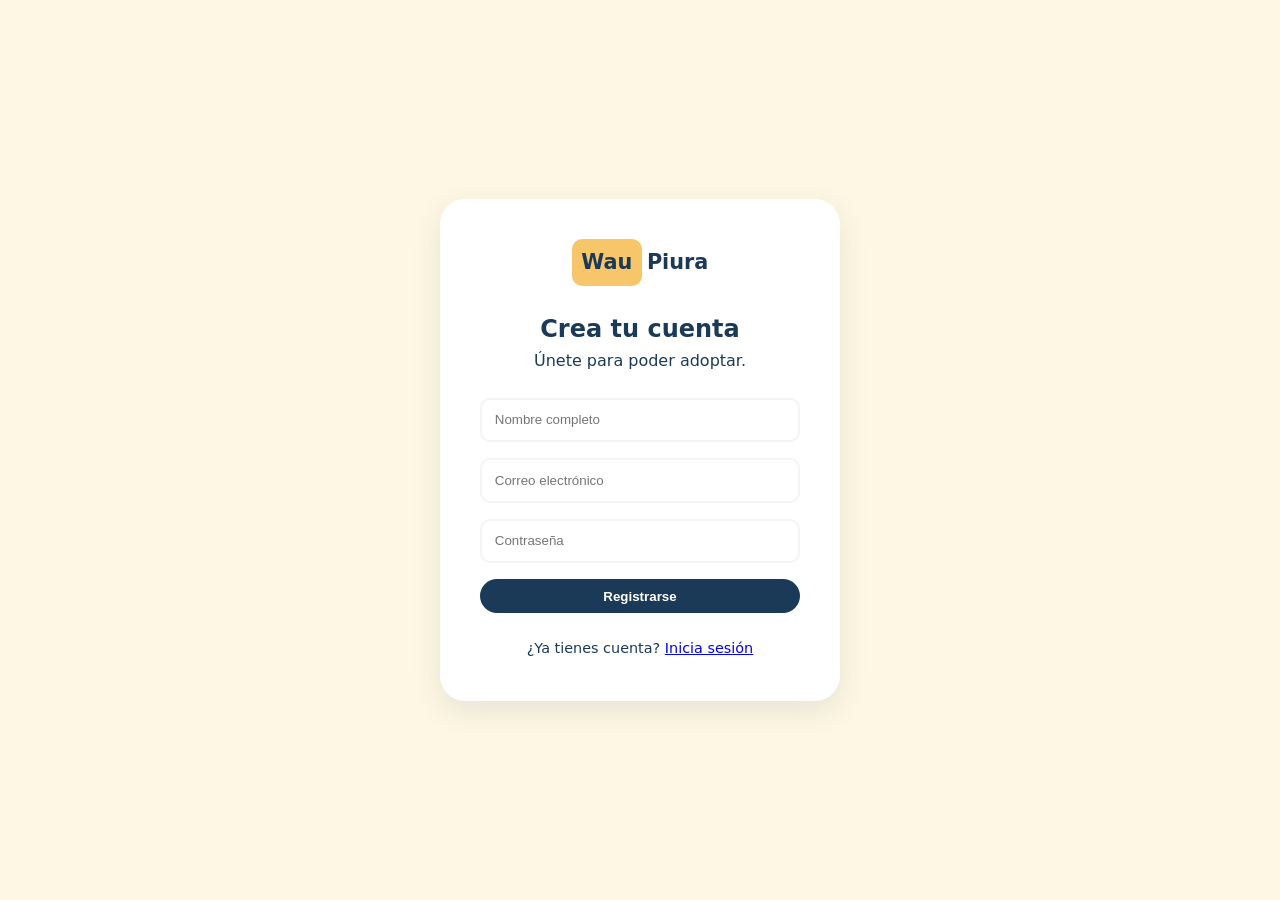
==== registro.html @ 747a6b2c "Add files via upload" ====
<!DOCTYPE html>
<html lang="es">
<head>
  <meta charset="UTF-8">
  <meta name="viewport" content="width=device-width, initial-scale=1.0">
  <title>Registro | WauPiura</title>
  <link rel="stylesheet" href="style.css">
</head>
<body class="auth-body">
  <div class="auth-card">
    <a href="index.html" class="logo" style="justify-content: center; margin-bottom: 1.5rem;"><span>Wau</span>Piura</a>
    <h2>Crea tu cuenta</h2>
    <p>Únete para poder adoptar.</p>
    <form class="auth-form">
      <input type="text" placeholder="Nombre completo" class="auth-input" required>
      <input type="email" placeholder="Correo electrónico" class="auth-input" required>
      <input type="password" placeholder="Contraseña" class="auth-input" required>
      <button type="submit" class="btn-register">Registrarse</button>
    </form>
    <p style="margin-top: 1.5rem; font-size: 0.9rem;">
      ¿Ya tienes cuenta? <a href="iniciar-sesion.html">Inicia sesión</a>
    </p>
  </div>
</body>
</html>
---- style.css ----
:root {
  --amarillo-suave: #F8C66A;
  --verde-menta-oscuro: #77C9A7;
  --azul-oscuro: #1B3A58;
  --gris-claro: #F4F4F6;
  --blanco: #FFFFFF;
  --sombra: 0 10px 30px rgba(27, 58, 88, 0.1);
}

* { box-sizing: border-box; margin: 0; padding: 0; }

body {
  font-family: 'Inter', system-ui, sans-serif;
  color: var(--azul-oscuro);
  line-height: 1.6;
  background-color: #F7FAFC;
}

.container { width: min(1200px, 90%); margin: 0 auto; }

/* --- NAVBAR --- */
header {
  padding: 1rem 0;
  background: white;
  position: sticky;
  top: 0;
  z-index: 100;
  box-shadow: 0 2px 10px rgba(0,0,0,0.05);
}

.navbar, .nav-left { display: flex; align-items: center; justify-content: space-between; }
.nav-left { gap: 2rem; }

.logo { font-weight: 800; font-size: 1.3rem; text-decoration: none; color: var(--azul-oscuro); display: flex; align-items: center; }
.logo span { background: var(--amarillo-suave); padding: 0.4rem 0.6rem; border-radius: 10px; margin-right: 5px; }

nav { display: flex; gap: 3rem; }
nav a { text-decoration: none; color: var(--azul-oscuro); font-weight: 600; transition: color 0.2s; }
nav a:hover { color: var(--verde-menta-oscuro); }

.nav-auth { display: flex; gap: 1rem; }
.btn-login { text-decoration: none; color: var(--azul-oscuro); font-weight: 700; padding: 0.6rem; }
.btn-register { 
  text-decoration: none; 
  background: var(--azul-oscuro); 
  color: white; 
  padding: 0.6rem 1.2rem; 
  border-radius: 50px; 
  font-weight: 700;
  border: none;
}

/* --- HERO & CAROUSEL --- */
.hero-carousel { background: linear-gradient(135deg, #FEF7E3 0%, #E9F5EF 100%); padding: 100px 0; }
.slide-content { display: grid; grid-template-columns: 1fr 1fr; align-items: center; gap: 2rem; }
.hero-text h1 { font-size: 3.5rem; line-height: 1.1; margin: 1rem 0; }
.cta-button { 
  display: inline-block; 
  background: var(--amarillo-suave); 
  color: var(--azul-oscuro); 
  padding: 1rem 2rem; 
  border-radius: 50px; 
  text-decoration: none; 
  font-weight: 800;
  margin-top: 1rem;
}

.decorative-circle {
  width: 350px; height: 350px; background: white; border-radius: 50%;
  display: grid; place-items: center; box-shadow: var(--sombra);
}

/* --- COMING SOON --- */
.coming-soon-card {
  background: white; border: 3px dashed #CBD5E0; border-radius: 30px;
  padding: 60px; text-align: center; max-width: 600px; margin: 0 auto;
}
.icon-box { font-size: 4rem; }

/* --- AUTH PAGES --- */
.auth-body { display: grid; place-items: center; min-height: 100vh; background: #FEF7E3; }
.auth-card { background: white; padding: 2.5rem; border-radius: 25px; box-shadow: var(--sombra); width: min(400px, 90%); text-align: center; }
.auth-form { display: grid; gap: 1rem; margin-top: 1.5rem; }
.auth-input { padding: 0.8rem; border: 2px solid var(--gris-claro); border-radius: 10px; outline: none; }
.auth-input:focus { border-color: var(--amarillo-suave); }

@media (max-width: 768px) {
  .slide-content { grid-template-columns: 1fr; text-align: center; }
  .decorative-circle { display: none; }
  .nav-auth { display: none; }
}

/* --- NOSOTROS PAGE --- */
.about-section {
  padding: 80px 0;
  background-color: var(--blanco);
}

.about-container {
  display: grid;
  grid-template-columns: 1fr 1fr;
  gap: 4rem;
  align-items: center;
}

.about-content h1 {
  font-size: 3rem;
  color: var(--verde-menta-oscuro);
  margin-bottom: 1.5rem;
  line-height: 1.2;
}

.about-content p {
  font-size: 1.1rem;
  color: var(--azul-oscuro);
  margin-bottom: 1.5rem;
  line-height: 1.8;
}

.about-content h2 {
  font-size: 2rem;
  color: var(--azul-oscuro);
  margin-top: 2rem;
  margin-bottom: 1rem;
}

.about-list {
  list-style-type: none;
}

.about-list li {
  margin-bottom: 1rem;
  position: relative;
  padding-left: 2rem;
  font-size: 1.1rem;
  color: var(--azul-oscuro);
}

.about-list li::before {
  content: '🐾';
  position: absolute;
  left: 0;
  top: 0;
  font-size: 1.1rem;
}

.about-image img {
  width: 100%;
  border-radius: 30px;
  box-shadow: var(--sombra);
  object-fit: cover;
}

@media (max-width: 900px) {
  .about-container {
    grid-template-columns: 1fr;
    text-align: center;
  }
  .about-list li {
    text-align: left;
  }
}
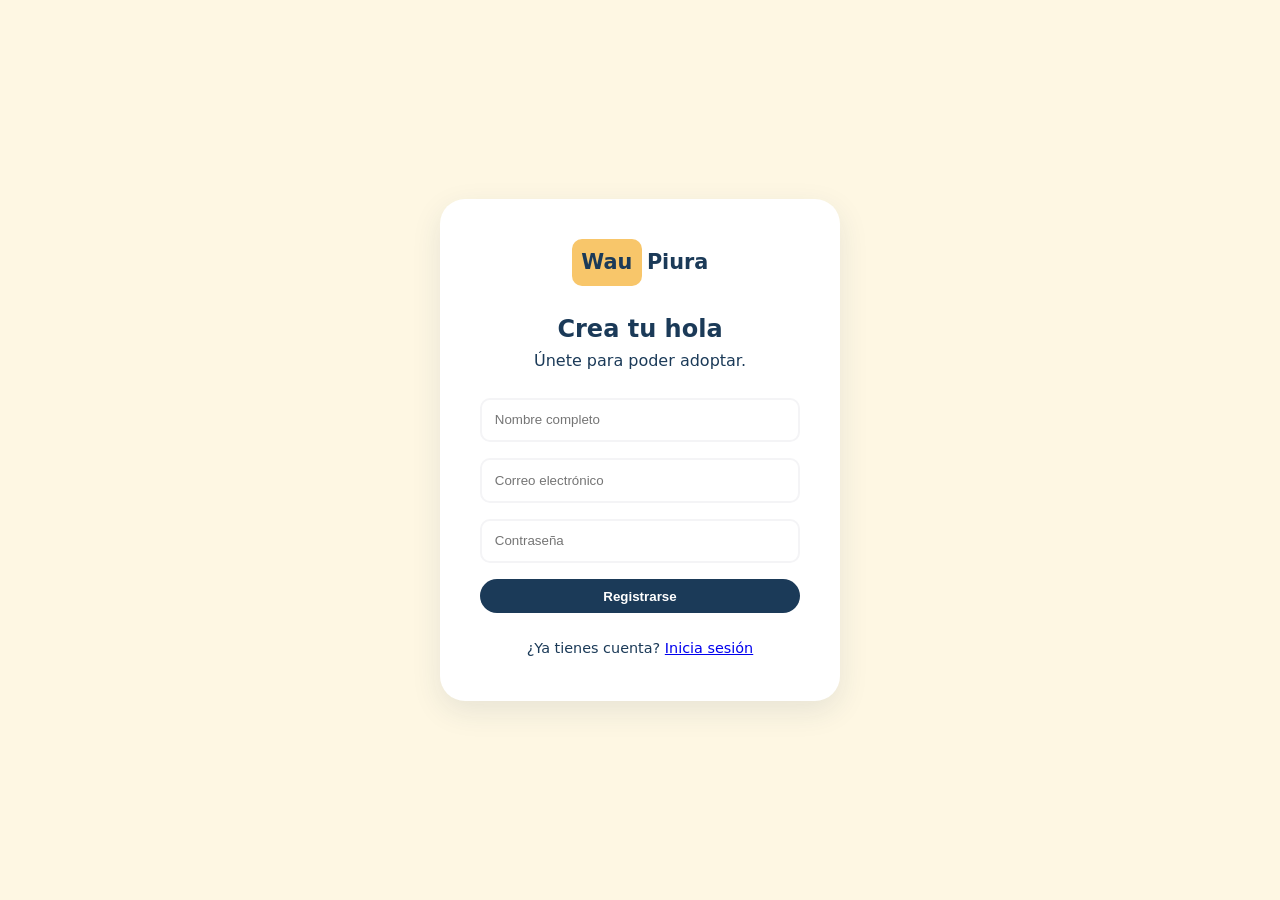
==== commit 35f56284: "Explicacion" ====
--- a/registro.html
+++ b/registro.html
@@ -9,7 +9,7 @@
 <body class="auth-body">
   <div class="auth-card">
     <a href="index.html" class="logo" style="justify-content: center; margin-bottom: 1.5rem;"><span>Wau</span>Piura</a>
-    <h2>Crea tu cuenta</h2>
+    <h2>Crea tu hola</h2>
     <p>Únete para poder adoptar.</p>
     <form class="auth-form">
       <input type="text" placeholder="Nombre completo" class="auth-input" required>
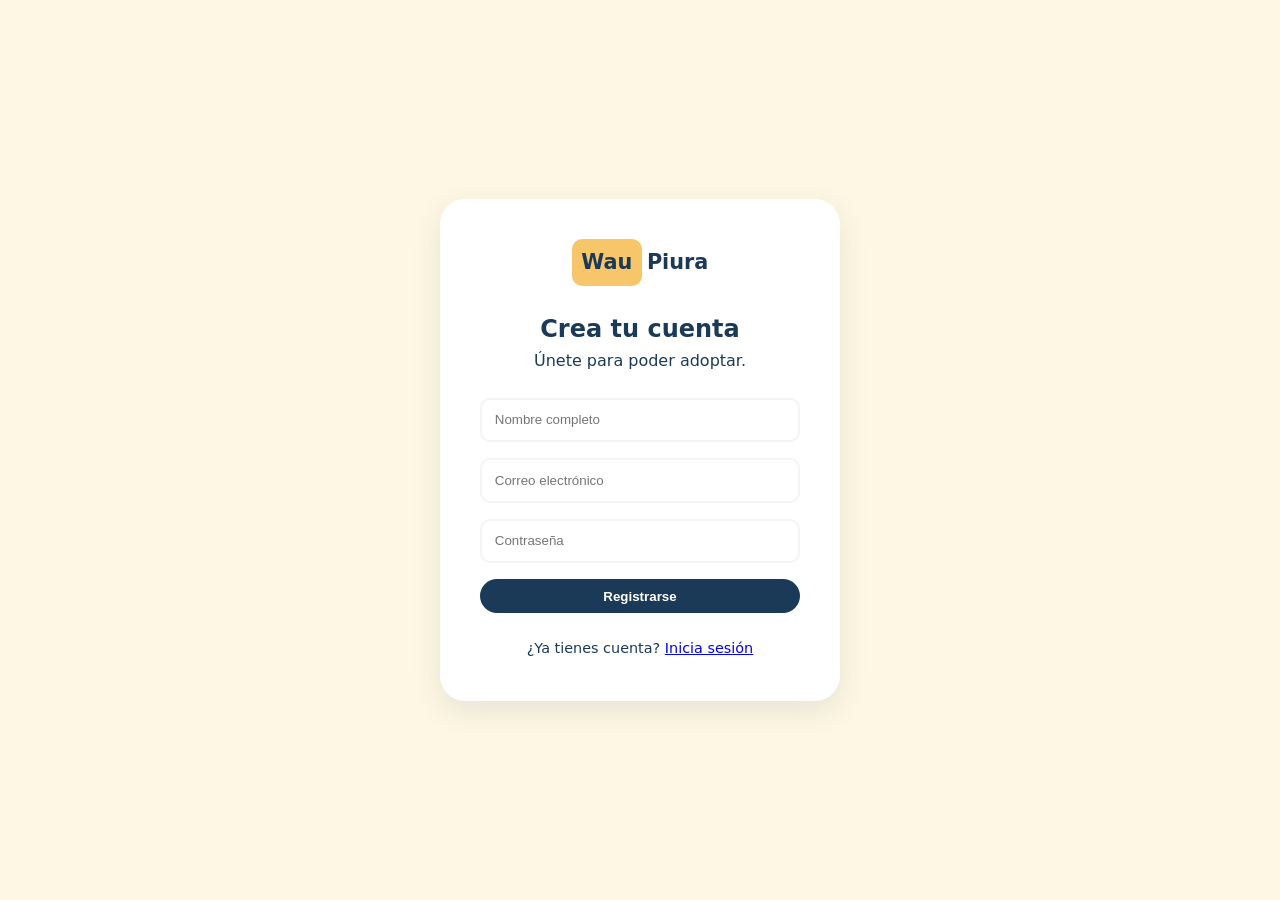
==== commit 30cf1009: "Agregar archivo" ====
--- a/registro.html
+++ b/registro.html
@@ -9,7 +9,7 @@
 <body class="auth-body">
   <div class="auth-card">
     <a href="index.html" class="logo" style="justify-content: center; margin-bottom: 1.5rem;"><span>Wau</span>Piura</a>
-    <h2>Crea tu hola</h2>
+    <h2>Crea tu cuenta</h2>
     <p>Únete para poder adoptar.</p>
     <form class="auth-form">
       <input type="text" placeholder="Nombre completo" class="auth-input" required>
